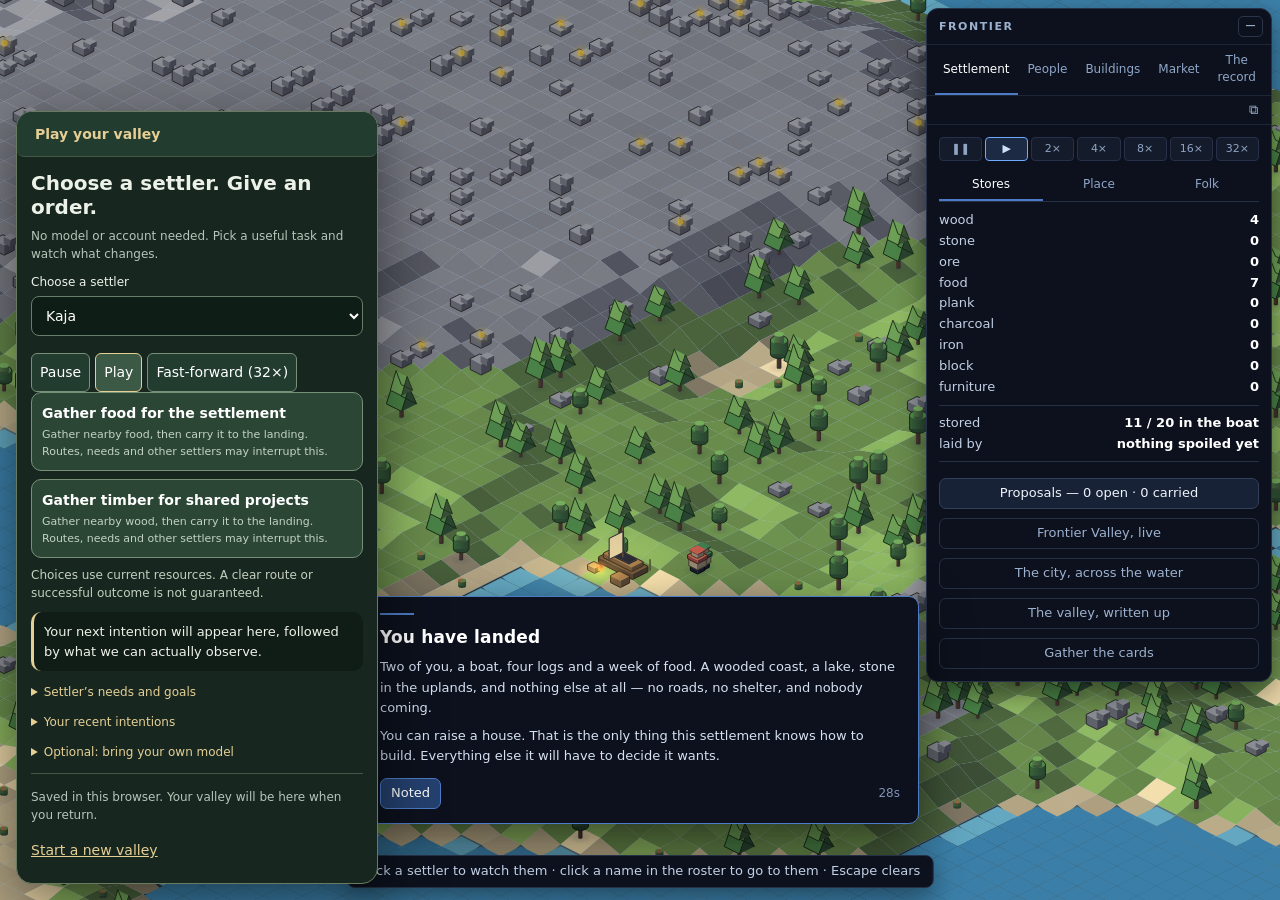
==== index.html @ 1f7e77f4 "Frontier valley: tonight's four cuts, aired 2026-11-18T04:00:00Z" ====
<!doctype html>
<link rel="modulepreload" crossorigin href="./assets/sun-DeaalTRW.js">
<link rel="stylesheet" crossorigin href="./assets/valley-QWIEAXAm.css">

<meta charset="utf-8">
  <!-- An icon declared in the page, so the browser asks the mast for no /favicon.ico it does not have.
       Both masts answered 404 for it on 2 Sep 2026, found by check-viewer the first time it ran. -->
  <link rel="icon" href="data:image/svg+xml,%3Csvg xmlns=%27http://www.w3.org/2000/svg%27 viewBox=%270 0 16 16%27%3E%3Crect width=%2716%27 height=%2716%27 fill=%27%231d3a4a%27/%3E%3Cpath d=%27M0 11h16v5H0z%27 fill=%27%23c9a55a%27/%3E%3Cpath d=%27M4 11l4-6 4 6z%27 fill=%27%23e4e8e2%27/%3E%3C/svg%3E">
<meta name="viewport" content="width=device-width,initial-scale=1,viewport-fit=cover">
<title>Frontier</title>
<style>
  html, body { margin: 0; height: 100%; background: #070a12; overscroll-behavior: none; }
  #app { position: fixed; inset: 0; }
  canvas { display: block; width: 100%; height: 100%; }

  /* The HUD's colours are anchored, not palette-derived: contrast must not depend on the hour. */
  .hud {
    position: fixed; inset: 0;
    font: 13px/1.45 ui-sans-serif, "Segoe UI", system-ui, sans-serif;
    color: #eef3fb;
    -webkit-font-smoothing: antialiased;
  }
  .card {
    position: absolute;
    background: #0c111d;
    border: 1px solid #263148;
    border-radius: 10px;
    box-shadow: 0 10px 28px rgba(0,0,0,.45);
    padding: 10px 12px;
  }
  .stock { top: 12px; left: 12px; width: 268px; }
  .stock h1 { margin: 0 0 6px; font-size: 12px; letter-spacing: .14em; text-transform: uppercase; color: #8fa6c8; font-weight: 600; }

  /* The dashboard: one window, major tabs across the top, subtabs under the open one, every
     card behind a tab. Drag its grip to move the whole thing; ⧉ breaks the open card off into
     the floating window it always was; double-click a floating card's grip to put it back. */
  .dash { position: absolute; top: 8px; right: 8px; width: 344px; max-height: calc(100vh - 16px);
          display: flex; flex-direction: column;
          background: #0c111d; border: 1px solid #263148; border-radius: 12px;
          box-shadow: 0 10px 28px rgba(0,0,0,.45); }
  .dash-head { border-radius: 12px 12px 0 0; }
  .dash.is-dragging { box-shadow: 0 18px 44px rgba(0,0,0,.6); border-color: #4d7ac4; }
  .dash.is-folded { width: auto; min-width: 190px; }
  .dash.is-folded .dash-tabs, .dash.is-folded .dash-sub, .dash.is-folded .dash-body { display: none; }
  .dash.is-folded .dash-head { border-bottom: none; }
  .dash-tabs { display: flex; gap: 2px; padding: 2px 8px 0; border-bottom: 1px solid #1d2637;
               flex: none; }
  .dash-sub { display: flex; align-items: center; gap: 2px; padding: 1px 6px 0;
              border-bottom: 1px solid #1d2637; flex: none; min-height: 27px; }
  .dash-sub .tab { font-size: 11px; padding: 4px 7px 5px; }
  .dash-sub .tab.is-off { opacity: .45; }
  .dash-pop { margin-left: auto; flex: none; font: 13px/1 ui-monospace, monospace; color: #9db1cf;
              background: transparent; border: none; border-radius: 5px; padding: 3px 7px 4px;
              cursor: pointer; }
  .dash-pop:hover { color: #fff; background: #1b2436; }
  .dash-body { overflow-y: auto; overscroll-behavior: contain; scrollbar-width: thin;
               scrollbar-color: #33405c transparent; }
  .dash-pane { display: none; }
  .dash-pane.on { display: block; }
  .dash-note { display: none; margin: 0; padding: 14px 12px; color: #8fa6c8; font-size: 12px; }
  .dash-pane.is-quiet .dash-note { display: block; }
  /* Behind its tab, a card is content rather than a window: no chrome, no grip of its own. */
  .card.is-docked { position: relative; inset: auto; width: auto; transform: none; flex: none;
                    border: none; border-radius: 0; box-shadow: none; background: transparent; }
  .card.is-docked > .card-head { display: none; }
  /* The stream colours live on the card titles, which are hidden behind tabs — so the subtabs
     carry them instead, and the four streams stay tellable at a glance. */
  .dash-sub .sub-feed-help.on  { color: #9de8b6; }
  .dash-sub .sub-feed-agent.on { color: #9ecbff; }
  .dash-sub .sub-feed-wish.on  { color: #dcb8ff; }
  .dash-sub .sub-feed-you.on   { color: #ffd08a; }

  /* a card you can move and fold */
  .card { padding: 0; }
  .card-head { display: flex; align-items: center; justify-content: space-between; gap: 8px;
               padding: 7px 8px 7px 12px; cursor: grab; touch-action: none;
               border-bottom: 1px solid #1d2637; user-select: none; }
  .card.is-dragging .card-head { cursor: grabbing; }
  .card.is-dragging { box-shadow: 0 18px 44px rgba(0,0,0,.6); border-color: #4d7ac4; }
  .card-title { font-size: 11px; letter-spacing: .14em; text-transform: uppercase;
                color: #9db1cf; font-weight: 600; }
  .card-fold { font: 15px/1 ui-monospace, monospace; color: #9db1cf; background: transparent;
               border: 1px solid #2a3549; border-radius: 5px; padding: 1px 7px 3px; cursor: pointer; }
  .card-fold:hover { color: #fff; background: #1b2436; }
  .card-body { padding: 10px 12px 12px; }
  .card.is-folded { width: auto; min-width: 168px; }
  .card.is-folded .card-body { display: none; }
  .card.is-folded .card-head { border-bottom: none; }
  button.quiet { background: transparent; border-color: #263148; color: #9db1cf; }
  .row { display: flex; justify-content: space-between; gap: 14px; padding: 1px 0; }
  .row b { font-weight: 600; font-variant-numeric: tabular-nums; color: #ffffff; }
  .row span { color: #c2d0e6; }
  .sep { height: 1px; background: #263148; margin: 7px 0; }

  /* paging between settlements */
  .towns { display: flex; align-items: center; gap: 8px; margin: 9px 0 2px;
           border-top: 1px solid #263148; padding-top: 9px; }
  .towns .town-name { flex: 1 1 auto; color: #fff; font-weight: 600; }
  .towns .town-count { font-style: normal; color: #8fa6c8; font-size: 11px; }
  button.pager { padding: 1px 9px 3px; font: 15px/1 ui-monospace, monospace; color: #cbd8ec; }
  .town-why { margin: 0 0 2px; color: #8fa6c8; font-size: 12px; line-height: 1.4; }

  /* Three questions, one card. The tab strip itself is the settler card's — same `.tabs` and
     `button.tab` rules further down, so the two cards look like the same product rather than
     two people's idea of a tab. Only what is different about this one is here: three tabs
     sharing a narrower card, and panes that are short lists rather than a long record, so they
     size to their contents instead of scrolling inside 22vh. */
  .stock .tabs button { flex: 1 1 0; padding-left: 2px; padding-right: 2px; }
  .stock .pane { display: none; max-height: none; overflow: visible; }
  .stock .pane.on { display: block; }

  .market { top: 12px; left: 50%; transform: translateX(-50%); width: 224px; }
  .market .row b { min-width: 34px; text-align: right; }
  .market .no-coin { opacity: .4; }
  .nocoin { margin: 8px 0 0; color: #8fa6c8; font-size: 12px; line-height: 1.4; }
  .market .trend { font-style: normal; font-size: 10px; margin-left: auto; margin-right: 6px; }
  .market .trend.up { color: #6fd39a; }
  .market .trend.down { color: #ff8f7a; }

  .feed { top: 12px; right: 12px; width: 320px; }
  /* Five streams, five windows, laid out down the right so they do not open in a pile. Each is
     draggable and remembers where it was put; these are only the first positions. */
  .feed-help  { top: 12px;  right: 344px; width: 300px; }
  .feed-you   { top: 240px; right: 344px; width: 300px; }
  .feed-wish  { top: 240px; right: 12px;  width: 320px; }
  .feed-agent { top: 468px; right: 344px; width: 300px; }
  .feed-help .card-title  { color: #9de8b6; }
  .feed-agent .card-title { color: #9ecbff; }
  .feed-wish .card-title  { color: #dcb8ff; }
  .feed-you .card-title   { color: #ffd08a; }
  .feed p.you { color: #ffd08a; }
  .feed p { margin: 0 0 4px; color: #d6e1f2; }
  .feed p .who { color: #ffd08a; font-weight: 600; }
  .feed p { position: relative; padding-left: 10px; }
  .feed p.stale { opacity: .78; }
  .feed p .heat { position: absolute; left: 0; top: 3px; bottom: 3px; width: 3px;
                  border-radius: 2px; background: #3a4a68; }
  .feed p .heat.h2 { background: #55719e; }
  .feed p .heat.h3 { background: #7f9ed0; }
  .feed p .heat.h4 { background: #ffd08a; }
  .feed p .again { font-style: normal; color: #8fa6c8; font-size: 11px; margin-left: 6px;
                   background: #1b2436; border-radius: 8px; padding: 1px 6px; }
  .feed p.help { color: #9de8b6; }
  .feed p.agent { color: #9ecbff; }
  .feed p.wish { color: #dcb8ff; }

  .who-card { left: 12px; bottom: 12px; width: 328px;
              max-height: 44vh;
              scrollbar-width: thin; scrollbar-color: #33405c #0c111d; }
  .who-card .card-body { max-height: calc(44vh - 46px); overflow-y: auto; overscroll-behavior: contain;
                          scrollbar-width: thin; scrollbar-color: #33405c #0c111d; }
  .who-card h2 { margin: 0 0 2px; font-size: 15px; color: #ffffff; }
  .who-card .role { margin: 0 0 8px; color: #9fb3d1; font-size: 12px; }
  .who-card .doing { margin: 0 0 8px; color: #ffe1b0; }
  .bars { display: grid; grid-template-columns: 62px 1fr; gap: 4px 8px; align-items: center; margin-bottom: 9px; }
  .bars .barrow { display: contents; }
  .clock { display: flex; gap: 3px; margin: 2px 0 6px; }
  .clock .tick { flex: 1; padding: 3px 0; border-radius: 4px; border: 1px solid #263149;
    background: #141b2a; color: #8fa4c4; font: inherit; font-size: 11px; cursor: pointer; }
  .clock .tick:hover { border-color: #46628f; color: #cfe0fb; }
  .clock .tick.on { border-color: #6ea8ff; background: #1d2a44; color: #cfe0fb; }
  /* The column names. Quiet, because they are furniture rather than news. */
  .market .mkhead { color: #7d90ad; font-size: 10px; text-transform: uppercase; letter-spacing: 0.06em;
    border-bottom: 1px solid #263149; padding-bottom: 2px; margin-bottom: 2px; }
  .market .mkhead em, .market .mkhead b { font: inherit; font-weight: normal; color: inherit; }
  /* Which way demand is going, beside what it is worth. Same shape as the price arrow and a
     shade quieter, because it is the reading the settlement takes rather than a price paid. */
  .market .pull { font-style: normal; font-size: 10px; margin-left: 5px; margin-right: 2px; opacity: 0.85; }
  .market .pull.up { color: #ffb54d; }
  .market .pull.down { color: #7fa8d8; }
  .worth { font-style: normal; font-size: 11px; color: #8fa4c4; text-align: right; }
  .worth.short { color: #ffb54d; }
  .worth.glut { color: #6f8098; }
  /* Two columns. One per row wasted half the card's width and made a settlement of a dozen
     into a list you had to scroll. */
  .folk { display: grid; grid-template-columns: 1fr 1fr; gap: 3px; }
  /* Fixed geometry. The task label changes every few seconds and the name does not, so the chip
     is sized once and the label is clipped inside it — otherwise the row reflows and jumps about
     under the cursor every time somebody switches errand. */
  .folk .who { display: grid; grid-template-columns: 1fr 44px; gap: 5px; min-width: 0; align-items: baseline;
    padding: 3px 6px; border-radius: 4px; text-align: left;
    border: 1px solid #263149; background: #141b2a; color: #cfe0fb; font: inherit; font-size: 11px; cursor: pointer; }
  .folk .who span, .folk .who em { overflow: hidden; text-overflow: ellipsis; white-space: nowrap; }
  .folk .who:hover { border-color: #46628f; background: #1a2334; }
  .folk .who.on { border-color: #6ea8ff; background: #1d2a44; }
  .folk .who em { font-style: normal; color: #7d90ad; font-size: 10px; }
    /* A letter from whoever keeps this settler, set apart from what they then did. */
    .told { border-left: 2px solid currentColor; padding-left: .5em; opacity: .95; }
  .quiet-note { color: #6f8098; font-size: 11px; margin: 4px 0 0; }
  .craft { display: grid; gap: 6px; margin: 6px 0 8px; }
  .craft-head { display: flex; justify-content: space-between; align-items: baseline; }
  .craft-head i { font-style: normal; color: #cfe0fb; font-size: 12px; }
  .craft-head em { font-style: normal; color: #8fa4c4; font-size: 11px; }
  .craft-items { color: #7d90ad; font-size: 10px; }
  .craft-row.is-trade .craft-head i { color: #6ea8ff; }
  .bar.good u { background: #8ad48a; }
  .rank { display: grid; grid-template-columns: 22px 1fr auto; gap: 8px; align-items: baseline;
    padding: 3px 0; border-bottom: 1px solid #1b2436; }
  .rank i { font-style: normal; color: #6ea8ff; text-align: right; font-size: 11px; }
  .rank span { color: #cfe0fb; font-size: 12px; }
  .rank em { font-style: normal; color: #7d90ad; font-size: 10px; white-space: nowrap; }
  .ballot { display: grid; grid-template-columns: 70px 1fr; gap: 8px; padding: 2px 0; }
  .ballot i { font-style: normal; color: #8fa4c4; font-size: 11px; }
  .ballot span { color: #b8cbe8; font-size: 11px; }
  button.wide.quiet.on { border-color: #6ea8ff; color: #cfe0fb; }
  .bars i { font-style: normal; color: #a8b9d4; font-size: 12px; }
  .bar { height: 7px; border-radius: 4px; background: #1b2436; overflow: hidden; }
  .bar u { display: block; height: 100%; background: #6ea8ff; }
  .bar.warm u { background: #ffb54d; }
  .bar.good u { background: #6fd39a; }
  .bar.cheer u { background: #ffd76a; }
  .bar.cheer.low u { background: #ff8f7a; }
  .acts { display: flex; flex-wrap: wrap; gap: 6px; }
  button {
    font: inherit; color: #eef3fb; background: #182236; border: 1px solid #33405c;
    border-radius: 7px; padding: 5px 10px; cursor: pointer;
  }
  button:hover { background: #22304a; border-color: #4a5c80; }
  button[disabled] { opacity: .45; cursor: default; }
  button.hot { background: #24406e; border-color: #4d7ac4; color: #ffffff; }
  button.wide { width: 100%; margin-top: 9px; }
  .row b.lit { color: #9ecbff; }

  .building-card { right: 12px; bottom: 210px; width: 300px; }
  .building-card h2 { margin: 0 0 2px; font-size: 15px; color: #fff; text-transform: capitalize; }
  .uses { margin: 8px 0 6px; }
  /* The rung a settler is on, under the goal it serves. */
  .goal em.first { display: block; font-style: normal; color: #ffb08a; font-size: 11px; margin: 1px 0 2px; }

  .use { display: grid; grid-template-columns: 96px 1fr; gap: 6px; margin-bottom: 3px; }
  .use i { font-style: normal; color: #8fa6c8; font-size: 12px; }
  .use span { color: #dbe6f6; }
  .bar.good.low u { background: #ff8f7a; }

  /* Every building at once. A workshop that has never been used gets the warning ink, because
     that is the row this list exists to make impossible to miss. */
  /* It had a width and no corner to hang from, so it opened at 0,0 underneath the settlement
     card and was, for the whole of its life, a window on top of which another window sat. */
  .works { top: 468px; right: 12px; width: 320px; }
  .works-list { display: flex; flex-direction: column; gap: 2px; max-height: 220px; overflow-y: auto;
                overscroll-behavior: contain; scrollbar-width: thin; }
  .work-row { display: grid; grid-template-columns: 74px 1fr auto; gap: 8px; align-items: baseline;
              padding: 2px 0; border-bottom: 1px solid #1a2436; }
  .work-row:last-child { border-bottom: 0; }
  .work-row i { font-style: normal; color: #8fa6c8; font-size: 12px; }
  .work-who { color: #dbe6f6; font-size: 12px; overflow: hidden; text-overflow: ellipsis; white-space: nowrap; }
  .work-made { font-style: normal; color: #7f93b2; font-size: 11px; white-space: nowrap; }
  .work-row.is-quiet i { color: #ffb08a; }
  .work-row.is-quiet .work-made { color: #ff8f7a; }

  .waiting { right: 12px; bottom: 12px; width: 356px; border-color: #4d7ac4; }
  .waiting h1 { margin: 0 0 5px; font-size: 12px; color: #9ecbff; font-weight: 600; }
  .waiting code { display: block; background: #060a14; border: 1px solid #22304a; border-radius: 6px;
                  padding: 5px 7px; margin: 5px 0; color: #d8e6ff; font-size: 12px; word-break: break-all; }
  .waiting p { margin: 0; color: #c2d0e6; }

  /* scrollable history, in the cards and in the panel */
  .scroll { overflow-y: auto; overscroll-behavior: contain; scrollbar-width: thin;
            scrollbar-color: #33405c #0c111d; max-height: 34vh; padding-right: 4px; }
  .scroll.short { max-height: 118px; }
  .scroll::-webkit-scrollbar { width: 8px; }
  .scroll::-webkit-scrollbar-thumb { background: #33405c; border-radius: 4px; }
  /* No clipping here any more: the card renders exactly what it shows, so every text node in
     it is painted where it says it is. */
  .feed .scroll { max-height: none; overflow: visible; padding-right: 0; }
  .feed .scroll p { margin: 0 0 4px; }
  .tabs { display: flex; gap: 4px; margin: 10px 0 8px; border-bottom: 1px solid #263148; }
  button.tab { border: none; background: transparent; border-radius: 0; padding: 5px 8px 6px;
               color: #8fa6c8; font-size: 12px; border-bottom: 2px solid transparent; }
  button.tab:hover { color: #dbe6f6; background: transparent; }
  button.tab.on { color: #fff; border-bottom-color: #4d7ac4; }
  .pane { max-height: 22vh; overflow-y: auto; overscroll-behavior: contain;
          scrollbar-width: thin; scrollbar-color: #33405c #0c111d; }
  .pane h4 { margin: 8px 0 4px; font-size: 11px; letter-spacing: .12em; text-transform: uppercase;
             color: #8fa6c8; font-weight: 600; }
  .pane pre.filed { white-space: pre-wrap; word-break: break-word; font-size: 10.5px; line-height: 1.35;
                    margin: 0 0 8px; padding: 6px; background: #0c111d; border-radius: 4px; }
  .pane h4:first-child { margin-top: 0; }
  .quiet-note { margin: 0; color: #8fa6c8; }
  .bloc { margin: 0 0 3px; color: #c9d6ea; }
  .bloc b { color: #fff; }
  .bloc em { font-style: normal; color: #8fa6c8; font-size: 11px; }
  .bloc.same b { color: #9de8b6; }
  .bloc.other b { color: #ffb2a8; }
  .vote { margin: 0 0 3px; color: #c9d6ea; }
  .vote em { font-style: normal; color: #7f93b4; font-size: 11px; }
  .vote q { display: block; color: #9fb3d1; font-style: italic; margin-left: 10px; }
  .vote.against { color: #e8c4bd; }
  .who-card h3 { margin: 10px 0 5px; font-size: 11px; letter-spacing: .12em; text-transform: uppercase;
                 color: #8fa6c8; font-weight: 600; }
  .who-card .scroll p { margin: 0 0 3px; color: #c9d6ea; }
  .who-card .scroll em { color: #a3b7d4; font-style: normal; }
  .goals { margin-bottom: 4px; }
  .goal { display: grid; grid-template-columns: 62px 1fr; gap: 4px 8px; align-items: start; margin-bottom: 6px; }
  .goal i { font-style: normal; color: #8fa6c8; font-size: 11px; letter-spacing: .06em; padding-top: 1px; }
  .goal span { display: block; color: #dbe6f6; margin-bottom: 3px; }
  .goal .bar { height: 5px; }
  .goal.short u { background: #6fd39a; }
  .goal.medium u { background: #ffb54d; }
  .goal.long u { background: #b98cff; }
  .bonds { margin: 0 0 6px; color: #9de8b6; font-size: 12px; }
  .bonds.has-rival { color: #ffb2a8; }

  /* the wishes panel */
  .lattice-panel { position: fixed; left: 50%; top: 50%; transform: translate(-50%, -50%);
                   width: min(760px, 92vw); max-height: 86vh; overflow: hidden;
                   display: flex; flex-direction: column;
                   background: #0c111d; border: 1px solid #33405c; border-radius: 12px;
                   box-shadow: 0 24px 60px rgba(0,0,0,.6); padding: 16px 18px;
                   font: 13px/1.5 ui-sans-serif, "Segoe UI", system-ui, sans-serif; color: #eef3fb; }
  .lattice-panel h1 { margin: 0 0 4px; font-size: 16px; color: #fff; }
  .lattice-panel h3 { margin: 14px 0 6px; font-size: 11px; letter-spacing: .12em;
                      text-transform: uppercase; color: #8fa6c8; }
  .lead { margin: 0 0 10px; color: #b8c8e0; }
  .panel-body { overflow-y: auto; overscroll-behavior: contain; flex: 1 1 auto; min-height: 0;
                 scrollbar-width: thin; scrollbar-color: #33405c #0c111d; padding-right: 4px; }
  .panel-body::-webkit-scrollbar { width: 8px; }
  .panel-body::-webkit-scrollbar-thumb { background: #33405c; border-radius: 4px; }
  .wish { padding: 8px 6px; border-top: 1px solid #1d2637; }
  .wish-main { display: flex; gap: 10px; align-items: flex-start; cursor: pointer; }
  .wish:hover { background: #111a2b; }
  .wish.is-carried b { color: #9de8b6; }
  .wish em.built { color: #7fd8ff; }
  .wish input.tick { margin-top: 3px; width: 16px; height: 16px; accent-color: #4d7ac4; cursor: pointer; }
  .wish b { display: block; color: #fff; font-weight: 600; }
  .wish q { display: block; color: #c2d0e6; font-style: italic; margin: 2px 0; }
  .wish i { color: #8fa6c8; font-style: normal; font-size: 12px; }
  .wish em { display: inline-block; margin-left: 8px; font-style: normal; font-size: 12px; color: #ffd08a; }
  .wish em.won { color: #9de8b6; }
  .empty { color: #8fa6c8; padding: 10px 0; }
  /* A control a recording cannot honour. Dimmed, but still a pointer: it does do something. */
  .replay-off { opacity: 0.45; }
  .replay-off:hover { opacity: 0.7; }
  .sends { display: flex; flex-wrap: wrap; gap: 6px; align-items: center;
           margin: 6px 0 0 26px; }
  .wish .send { display: inline-block; background: #16203a; color: #b8c8e0; text-decoration: none;
                border: 1px solid #33405c; border-radius: 6px; padding: 3px 9px; font-size: 11px;
                cursor: pointer; font-family: inherit; line-height: 1.5; }
  .wish .send:hover { background: #1e2c4d; color: #fff; border-color: #4d7ac4; }
  .wish em.sent { color: #9de8b6; font-style: normal; font-size: 11px; margin-left: 2px; }
  .vote { margin-top: 6px; }
  .rounds, .ballots { margin: 0; padding-left: 18px; color: #c9d6ea; }
  .rounds li, .ballots li { margin-bottom: 3px; }
  .rounds em.won, .outcome b { color: #9de8b6; font-style: normal; }
  .outcome b.struck { color: #ffb2a8; }
  .ballots q { color: #b8c8e0; font-style: italic; margin-left: 6px; }
  .panel-acts { margin-top: 14px; }

  /* the day you file when nobody is answering */
  .filed { width: 100%; box-sizing: border-box; resize: vertical; min-height: 150px;
           background: #070b14; color: #dbe6f7; border: 1px solid #33405c; border-radius: 8px;
           padding: 9px 10px; font: 12px/1.5 ui-monospace, "Cascadia Mono", Consolas, monospace;
           tab-size: 2; }
  .filed:focus { outline: none; border-color: #4d7ac4; box-shadow: 0 0 0 2px rgba(77,122,196,.25); }
  .filed::placeholder { color: #5b6d8c; }
  .file-row { display: flex; flex-wrap: wrap; gap: 8px; align-items: center; margin-top: 9px; }
  .file-row label { color: #8fa6c8; font-size: 11px; letter-spacing: .12em; text-transform: uppercase; }
  .file-row .who { background: #0c111d; color: #eef3fb; border: 1px solid #33405c;
                   border-radius: 6px; padding: 4px 7px; font: inherit; font-size: 12px; }
  .verdict { margin: 10px 0 0; color: #ffd08a; min-height: 1.5em; }
  /* Where the day comes from: the brief for any model, and a wire to one with an address. */
  .wire-head { margin: 16px 0 4px; padding-top: 12px; border-top: 1px solid #1d2637; }
  .wire-grid { display: grid; grid-template-columns: 5.5rem 1fr; gap: 7px 10px; align-items: center;
               margin-top: 9px; }
  .wire-grid label { color: #8fa6c8; font-size: 11px; letter-spacing: .12em; text-transform: uppercase; }
  .wire-grid .who { width: 100%; box-sizing: border-box; }
  input.wire { width: 100%; box-sizing: border-box; background: #070b14; color: #dbe6f7;
               border: 1px solid #33405c; border-radius: 6px; padding: 5px 8px;
               font: 12px/1.5 ui-monospace, "Cascadia Mono", Consolas, monospace; }
  input.wire:focus { outline: none; border-color: #4d7ac4; box-shadow: 0 0 0 2px rgba(77,122,196,.25); }
  input.wire::placeholder { color: #5b6d8c; }
  .help { margin-top: 12px; border-top: 1px solid #1d2637; padding-top: 4px; color: #b8c8e0; }
  .help h3 { margin: 10px 0 6px; }
  .help p { margin: 0 0 7px; }
  .help b { color: #cfe0fb; font-family: ui-monospace, "Cascadia Mono", Consolas, monospace;
            font-weight: 600; font-size: 12px; }

  /* the whole story */
  .story { max-height: 62vh; }
  .story .chapter { border-left: 2px solid #4d7ac4; padding: 2px 0 2px 12px; margin: 0 0 14px; }
  .story .chapter h3 { margin: 0; font-size: 14px; text-transform: none; letter-spacing: 0;
                       color: #fff; }
  .story .chapter em { font-style: normal; color: #7f93b4; font-size: 11px; }
  .story .chapter p { margin: 6px 0 0; color: #d6e1f2; line-height: 1.5; }
  .story .entries-head { margin-top: 18px; }
  .story .entry { margin: 0 0 3px; color: #c2d0e6; }
  .story .entry em { font-style: normal; color: #6f829f; font-size: 11px; }
  .story .entry.help { color: #9de8b6; }
  .story .entry.agent { color: #9ecbff; }
  .story .entry.wish { color: #dcb8ff; }
  .story .entry.you { color: #ffd08a; }
  .story .entry .again { color: #8fa6c8; font-size: 11px; margin-left: 6px; }

  /* the chronicle */
  .beat { left: 50%; bottom: 76px; transform: translateX(-50%); width: min(520px, 90vw);
          border-color: #4d7ac4; box-shadow: 0 20px 50px rgba(0,0,0,.6); padding: 16px 18px 14px;
          animation: beat-in .45s ease-out both; }
  @keyframes beat-in { from { opacity: 0; transform: translate(-50%, 14px); }
                       to   { opacity: 1; transform: translate(-50%, 0); } }
  .beat .beat-mark { width: 34px; height: 2px; background: #4d7ac4; margin-bottom: 10px; }
  .beat h2 { margin: 0 0 8px; font-size: 17px; color: #fff; letter-spacing: .01em; }
  .beat .beat-body p { margin: 0 0 8px; color: #d6e1f2; line-height: 1.55; }
  .beat .acts { margin-top: 12px; align-items: center; }
  .beat .beat-more { font-style: normal; color: #7f93b4; font-size: 12px; margin-left: auto; }

  .hint { position: absolute; left: 50%; transform: translateX(-50%); bottom: 12px;
          color: #c2d0e6; background: #0c111d; border: 1px solid #263148; border-radius: 8px; padding: 6px 12px; }

</style>
<div id="app"></div>
<!--
  THE PAGE IS A LOADER.

  "It needs to be possible to watch a day on the engine that ran it" — the keeper, 3 September
  2026, asking what happens on day ten when somebody opens day zero.

  An episode file is a SEED: the opening snapshot and the filed days, no frames. The viewer
  re-runs the simulation, so the day you watch is the day THE BUNDLE YOU LOADED computes, and a
  mast serves whichever bundle was deployed last. Day zero under this week's engine is not day
  zero — check-chainstate's header has the sixty-six-tile measurement of exactly that drift.

  So the page chooses its engine before loading one. The pin comes from the episode itself
  (`engine.bundle`, written by the producer from tonight), else from `engines.json` beside the
  episodes (the sidecar for the 55 files published before the producer wrote it), else nothing,
  and then the current bundle loads and the page says `data-engine="unpinned"` out loud rather
  than quietly replaying an old day on a new engine.

  This works because a mast keeps every content-hashed bundle it has ever served, and because a
  bundle imports its own chunks by relative specifier — `from "./sun-XXXX.js"` — so pinning the
  entry file name pins the whole engine.

  `assets/valley-BKBLjQ4C.js` is substituted by `enginePin()` in vite.config.ts with what rollup emitted;
  the tag below exists so vite can find the entry at all, and that same plugin strips it, or the
  page would run two engines in one tab.

  THE LOADER IS A CLASSIC SCRIPT, DELIBERATELY. Written as `<script type="module">` it was
  swallowed: vite treats every module script in an entry HTML as an input, so the loader was
  compiled INTO valley-*.js, both tags came out pointing at the same emitted file, and the page
  shipped with no scripts at all. The chooser cannot live inside the thing it chooses. Nothing
  here needs a module — no imports, no top-level await — so it is a plain inline script, which
  vite leaves alone.
-->
<script>
  const CURRENT = 'assets/valley-BKBLjQ4C.js';
  const root = document.documentElement;

  /** Put one engine on the page, and say on the page which one was asked for. */
  const load = (src, asked, pin) => {
    root.dataset.engine = asked;
    if (pin) root.dataset.pin = pin;
    const s = document.createElement('script');
    s.type = 'module';
    s.dataset.engine = asked;
    s.src = new URL(src, location.href).href;
    document.head.append(s);
  };

  /*
   * WHICH CUT IS ON AIR — the last one whose airtime has come, and null before the first.
   *
   * THIS FUNCTION IS DUPLICATED, ON PURPOSE, IN THREE OTHER PLACES: `pickCut` in `src/main.ts` and
   * `pickCut` in `tools/cuts.mjs`. It has to be here and it cannot be imported: this loader is a
   * classic script (see the note above — written as a module it is compiled INTO the bundle it is
   * choosing), so it cannot reach anything in `src/`. And it has to agree with `main.ts` exactly,
   * because this half injects a cut's PINNED ENGINE and that half loads the cut's FILE — picking
   * differently would run one cut on another cut's engine, which is the whole fault the pin
   * exists to close. Four copies of the rule, each naming the other three. Change one and
   * change all four.
   * Fourth copy: the fyi.html script generated by tools/build-fyi.mjs; change all four.
   */
  const pickCut = (cuts, now) => {
    let found = null;
    for (const c of cuts) if (Date.parse(c.aired_at) <= now) found = c;
    return found;
  };

  const episode = new URLSearchParams(location.search).get('episode');
  if (episode === null) {
    // A live valley is not a recording of anything; it runs on the engine that is deployed.
    load(CURRENT, 'unpinned', null);
  } else {
    // `no-cache` because GitHub Pages serves everything with max-age=600, and a ten-minute-stale
    // pointer would send a viewer to yesterday's programme on today's engine.
    const grab = (url) => fetch(url, { cache: 'no-cache' }).then((r) => (r.ok ? r.json() : null)).catch(() => null);
    (async () => {
      let bundle = null;
      let asked = 'unpinned';
      try {
        const base = episode.slice(0, episode.lastIndexOf('/') + 1);
        let file = await grab(episode);
        let name = episode.slice(episode.lastIndexOf('/') + 1);
        // latest.json is a pointer; the pin belongs to the programme it names, not to the pointer.
        // With four cuts a day the programme it names is the CUT WHOSE WINDOW CONTAINS NOW, and
        // never a neighbour: a cut that was not produced leaves the page unpinned on the current
        // bundle, showing the OFF AIR line main.ts writes, rather than loading the engine of a
        // programme the viewer is not watching.
        if (file !== null && Array.isArray(file.cuts) && file.cuts.length > 0) {
          const want = pickCut(file.cuts, Date.now()) ?? file.cuts[0];
          name = want.episode;
          file = await grab(base + want.episode);
        } else if (file !== null && typeof file.episode === 'string') {
          name = file.episode;
          file = await grab(base + file.episode);
        }
        if (file !== null && file.engine && typeof file.engine.bundle === 'string') {
          bundle = file.engine.bundle;
          asked = typeof file.engine.commit === 'string' ? file.engine.commit : name;
        } else {
          // The sidecar. It may not exist — a tree that has never run tools/pin-history.mjs, or
          // a mast that has not carried it yet — and a missing sidecar is unpinned, not an error.
          const side = await grab(base + 'engines.json');
          const row = side === null ? null : side[name];
          if (row && typeof row.bundle === 'string') {
            bundle = row.bundle;
            asked = typeof row.commit === 'string' ? row.commit : row.bundle.replace(/^.*\/|\.js$/g, '');
          }
        }
      } catch (err) {
        // A page that cannot read the pin still has to show the day. It says so and loads current.
        console.warn('engine pin: could not be resolved, loading the current bundle', err);
      }
      load(bundle ?? CURRENT, bundle === null ? 'unpinned' : asked, bundle);
    })();
  }
</script>
---- assets/valley-QWIEAXAm.css ----
.guide-guide{z-index:39;color:#edf2e8;background:#172720f5;border:1px solid #697a5f;border-radius:16px;width:340px;max-width:calc(100vw - 32px);font:14px/1.5 system-ui,sans-serif;position:fixed;bottom:16px;left:16px;overflow:hidden;box-shadow:0 18px 60px #0008}.guide-toggle{color:#e5cf95;text-align:left;cursor:pointer;background:#233c30;border:0;border-bottom:1px solid #455747;width:100%;padding:14px 18px;font:600 14px system-ui}.guide-body{scrollbar-color:#697a5f #172720;max-height:calc(100dvh - 220px);padding:18px;overflow:auto}.guide-body[hidden]{display:none}.guide-body h1{margin:10px 0;font:500 26px/1.15 Georgia,serif}.guide-body h2{margin:22px 0 10px;font:600 14px system-ui}.guide-body p{margin:8px 0}.guide-eyebrow{letter-spacing:1.5px;color:#dfc589;font-size:10px}.guide-muted,.guide-footnote{color:#b4c6b9}.guide-footnote{border-top:1px solid #455747;padding-top:14px;font-size:11px}.guide-body label{margin-top:18px;font-size:12px;display:block}.guide-body select{color:#fff;width:100%;font:inherit;background:#0f1d17;border:1px solid #667d69;border-radius:8px;margin:5px 0;padding:10px}.guide-link{color:#e5cf95;cursor:pointer;background:0 0;border:0;padding:8px 0;text-decoration:underline}.guide-identity{font-weight:700}.guide-needs{color:#d3dacb;font-size:12px}.guide-ambition{border-left:2px solid #d5bc7f;padding-left:10px;font-family:Georgia,serif}.guide-choices{gap:8px;display:grid}.guide-choice{text-align:left;color:#fff;cursor:pointer;font:inherit;background:#2c4636;border:1px solid #789078;border-radius:10px;gap:5px;padding:12px;display:grid}.guide-choice span{color:#c2d2c5;font-size:12px}.guide-choice:hover:not(:disabled){background:#3b5945;border-color:#e5cf95}.guide-body button:disabled{opacity:.48;cursor:not-allowed}.guide-body :focus-visible,.guide-toggle:focus-visible{outline-offset:2px;outline:3px solid #e5cf95}.guide-notice{color:#c4d0bd;font-size:12px}.guide-outcome{white-space:pre-line;background:#101c16;border-left:3px solid #e5cf95;border-radius:10px;margin:16px 0;padding:13px;font-size:13px}.guide-body details{margin:12px 0;font-size:12px}.guide-body summary{cursor:pointer;color:#e5cf95}.guide-body li{margin-bottom:8px}.guide-body ul,.guide-body ol{padding-left:20px}@media (width<=650px){.guide-guide{width:calc(100vw - 24px);max-width:calc(100vw - 24px);top:auto;bottom:12px;left:12px}.guide-body{max-height:52dvh}.guide-body h1{font-size:23px}}.guide-guide{background:#172720}.guide-guide[data-app-play]{width:360px}[data-app-play] .guide-body{max-height:calc(100dvh - 120px);padding:14px}[data-app-play] .guide-body h1{margin:0 0 8px;font:600 20px/1.2 system-ui}[data-app-play] .guide-body>p{font-size:12px}[data-app-play] .guide-body label{margin-top:10px}[data-app-play] .guide-choice{gap:3px;padding:10px}[data-app-play] .guide-choice span{font-size:11px}[data-app-play] .guide-time{flex-wrap:wrap;gap:5px;margin-top:12px;display:flex}[data-app-play] .guide-time button{color:#fff;cursor:pointer;background:#233c30;border:1px solid #789078;border-radius:6px;padding:8px}[data-app-play] .guide-time button[aria-pressed=true]{background:#3b5945;border-color:#e5cf95}[data-app-play] [data-model-options] button{text-align:left;width:100%;margin:8px 0;padding:8px;display:block}[data-app-play] .guide-outcome{margin:10px 0;padding:10px}[data-app-play] .guide-link{margin-right:10px}[data-app-play] [hidden]{display:none!important}@media (width<=650px){.guide-guide[data-app-play]{width:calc(100vw - 24px)}[data-app-play] .guide-body{max-height:58dvh}[data-app-play] .guide-toggle{padding:10px 14px}[data-app-play] .guide-body h1{font-size:18px}html[data-own-valley-play] .dash.is-folded>:not(.dash-head){display:none!important}html[data-own-valley-play] .dash.is-folded{min-width:140px;width:auto!important}}
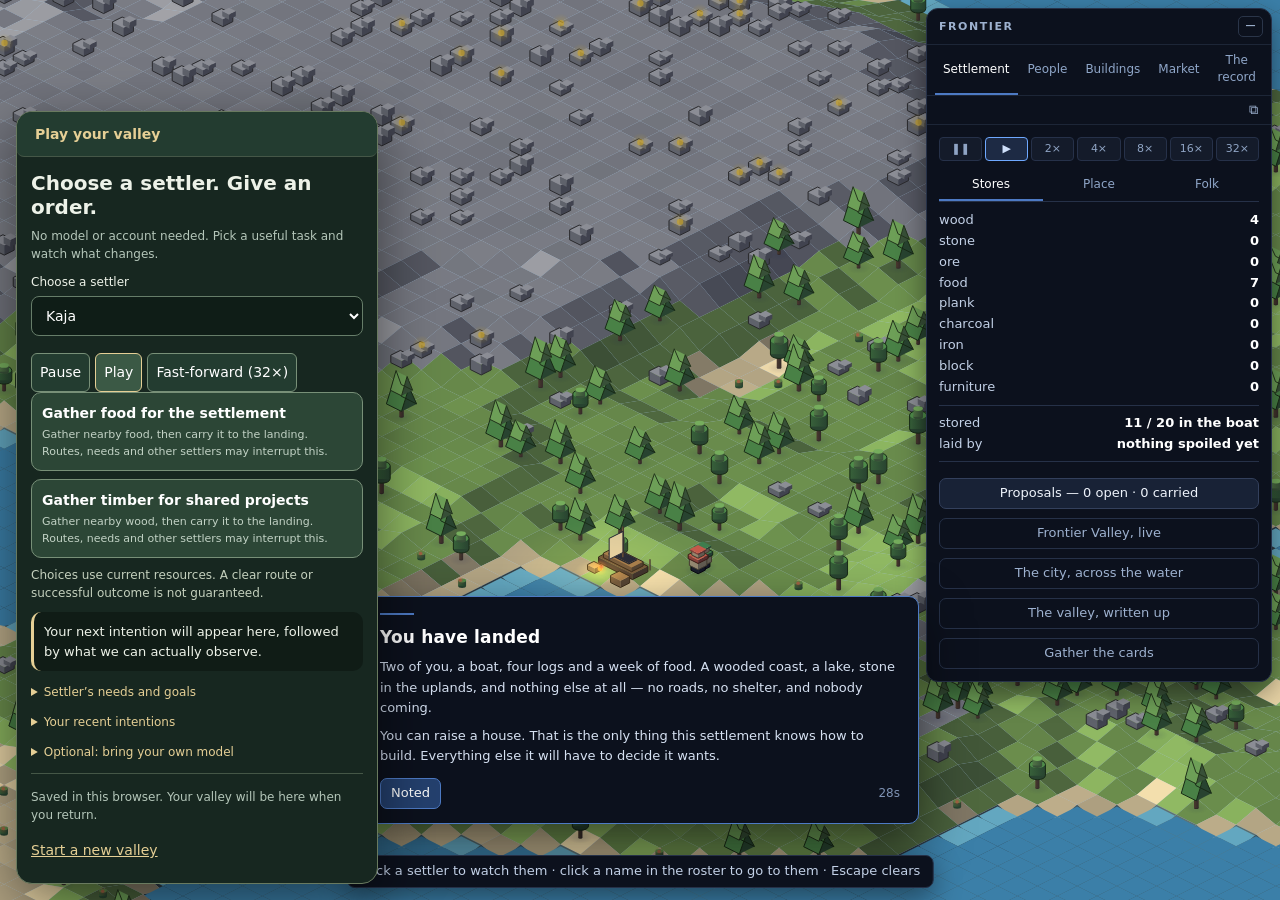
==== commit c922c101: "Frontier valley: tonight's four cuts, aired 2026-11-19T04:00:00Z" ====
--- a/index.html
+++ b/index.html
@@ -429,7 +429,7 @@
   bundle imports its own chunks by relative specifier — `from "./sun-XXXX.js"` — so pinning the
   entry file name pins the whole engine.
 
-  `assets/valley-BKBLjQ4C.js` is substituted by `enginePin()` in vite.config.ts with what rollup emitted;
+  `assets/valley-BsdjFiC6.js` is substituted by `enginePin()` in vite.config.ts with what rollup emitted;
   the tag below exists so vite can find the entry at all, and that same plugin strips it, or the
   page would run two engines in one tab.
 
@@ -442,7 +442,7 @@
 --> 
 <script>
-  const CURRENT = 'assets/valley-BKBLjQ4C.js';
+  const CURRENT = 'assets/valley-BsdjFiC6.js';
   const root = document.documentElement;
 
   /** Put one engine on the page, and say on the page which one was asked for. */
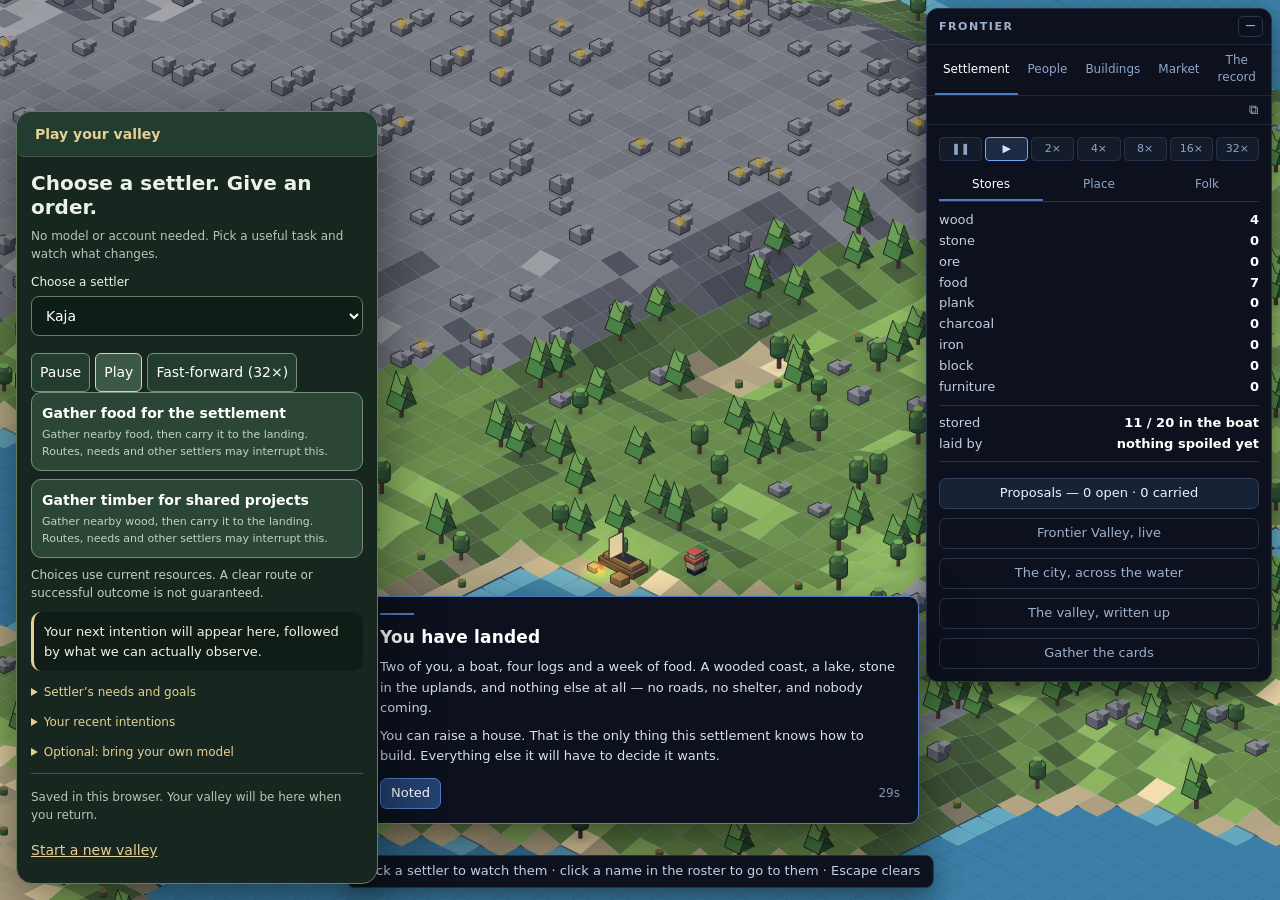
==== commit c917df4c: "Frontier valley: tonight's four cuts, aired 2026-11-20T04:00:00Z" ====
--- a/index.html
+++ b/index.html
@@ -429,7 +429,7 @@
   bundle imports its own chunks by relative specifier — `from "./sun-XXXX.js"` — so pinning the
   entry file name pins the whole engine.
 
-  `assets/valley-BsdjFiC6.js` is substituted by `enginePin()` in vite.config.ts with what rollup emitted;
+  `assets/valley-CeaCpfmp.js` is substituted by `enginePin()` in vite.config.ts with what rollup emitted;
   the tag below exists so vite can find the entry at all, and that same plugin strips it, or the
   page would run two engines in one tab.
 
@@ -442,7 +442,7 @@
 --> 
 <script>
-  const CURRENT = 'assets/valley-BsdjFiC6.js';
+  const CURRENT = 'assets/valley-CeaCpfmp.js';
   const root = document.documentElement;
 
   /** Put one engine on the page, and say on the page which one was asked for. */
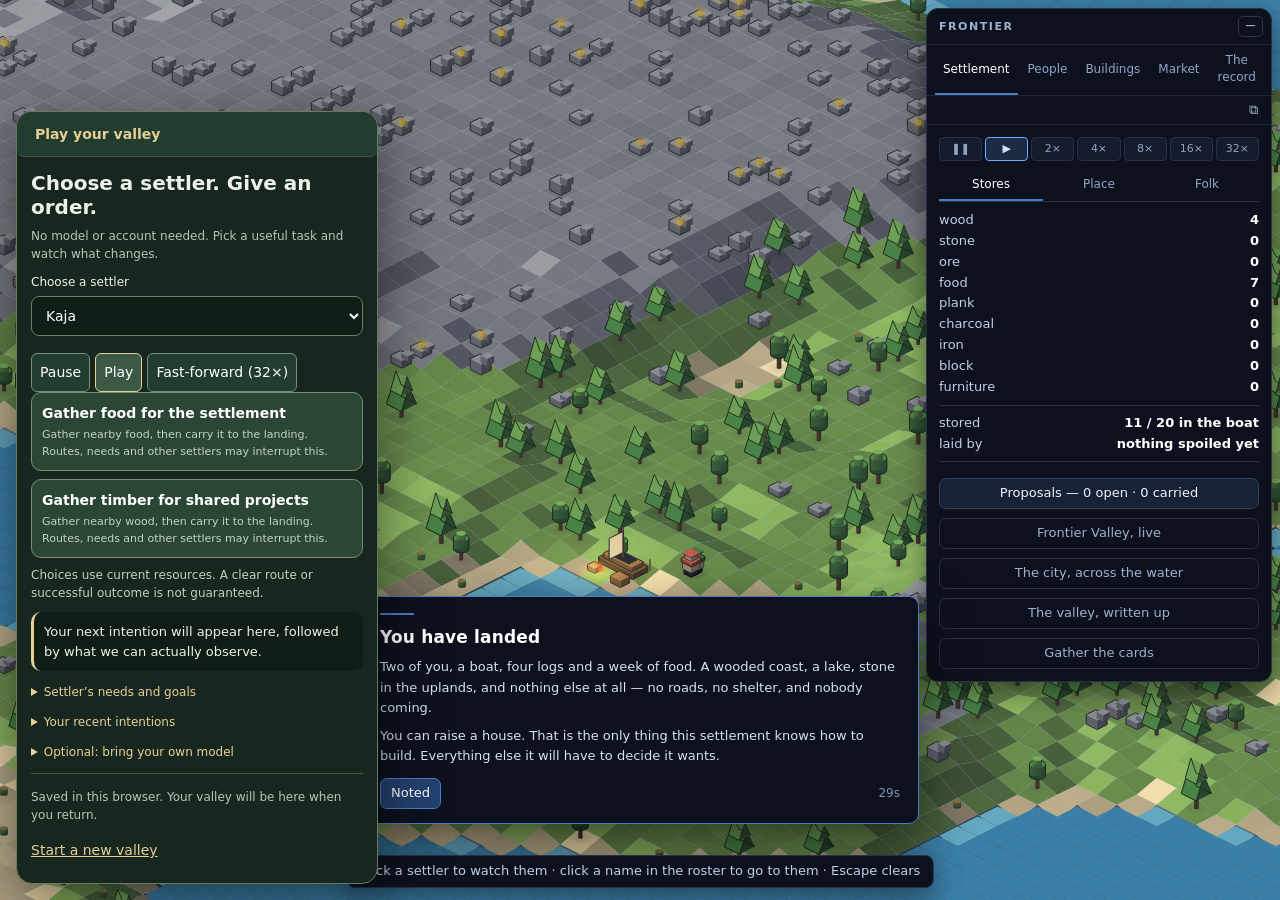
==== commit c80a08df: "Frontier valley: tonight's four cuts, aired 2026-11-21T04:00:00Z" ====
--- a/index.html
+++ b/index.html
@@ -429,7 +429,7 @@
   bundle imports its own chunks by relative specifier — `from "./sun-XXXX.js"` — so pinning the
   entry file name pins the whole engine.
 
-  `assets/valley-CeaCpfmp.js` is substituted by `enginePin()` in vite.config.ts with what rollup emitted;
+  `assets/valley-DLCgocD0.js` is substituted by `enginePin()` in vite.config.ts with what rollup emitted;
   the tag below exists so vite can find the entry at all, and that same plugin strips it, or the
   page would run two engines in one tab.
 
@@ -442,7 +442,7 @@
 --> 
 <script>
-  const CURRENT = 'assets/valley-CeaCpfmp.js';
+  const CURRENT = 'assets/valley-DLCgocD0.js';
   const root = document.documentElement;
 
   /** Put one engine on the page, and say on the page which one was asked for. */
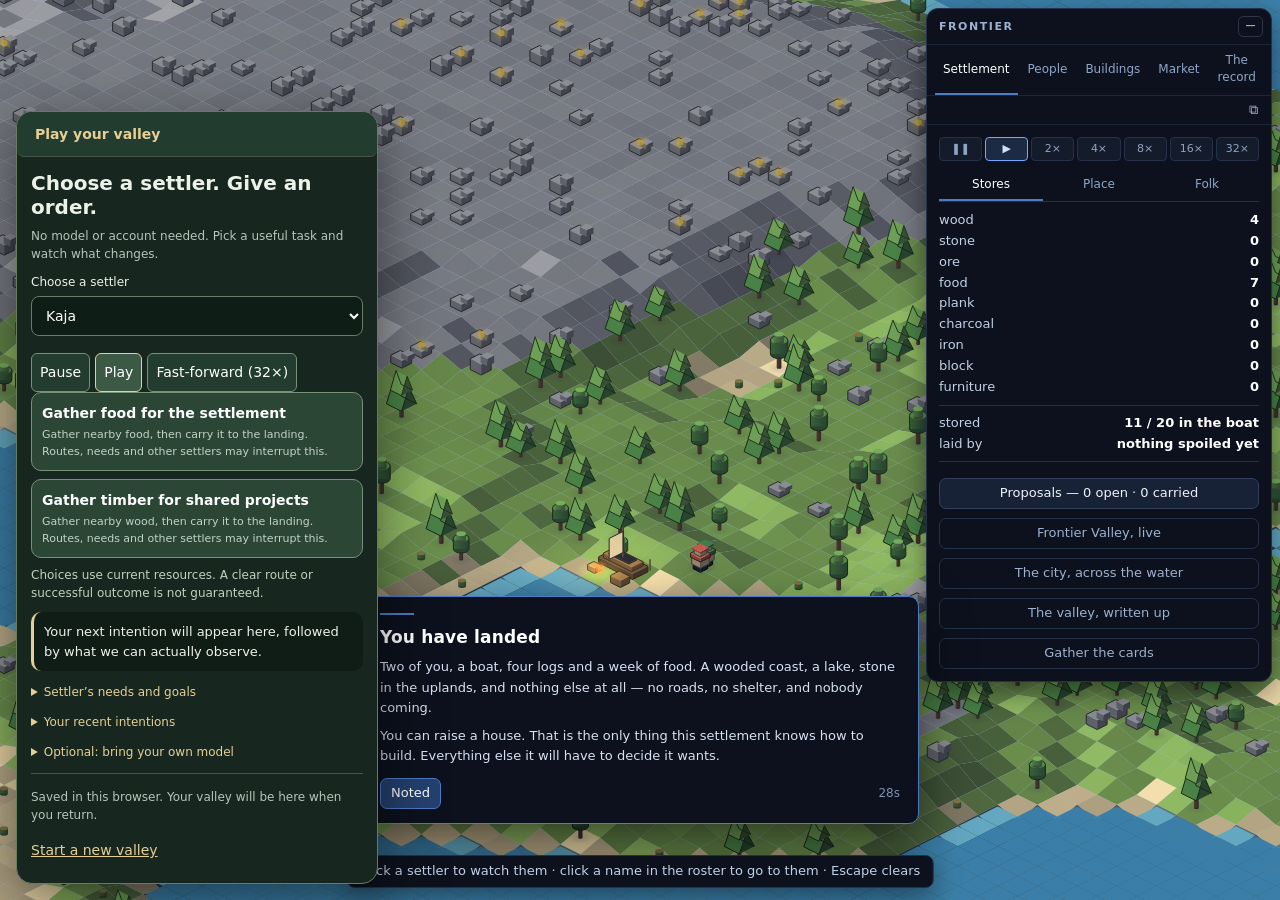
==== commit e73711a6: "Frontier valley: tonight's four cuts, aired 2026-11-22T04:00:00Z" ====
--- a/index.html
+++ b/index.html
@@ -429,7 +429,7 @@
   bundle imports its own chunks by relative specifier — `from "./sun-XXXX.js"` — so pinning the
   entry file name pins the whole engine.
 
-  `assets/valley-DLCgocD0.js` is substituted by `enginePin()` in vite.config.ts with what rollup emitted;
+  `assets/valley-cMWPNm0x.js` is substituted by `enginePin()` in vite.config.ts with what rollup emitted;
   the tag below exists so vite can find the entry at all, and that same plugin strips it, or the
   page would run two engines in one tab.
 
@@ -442,7 +442,7 @@
 --> 
 <script>
-  const CURRENT = 'assets/valley-DLCgocD0.js';
+  const CURRENT = 'assets/valley-cMWPNm0x.js';
   const root = document.documentElement;
 
   /** Put one engine on the page, and say on the page which one was asked for. */
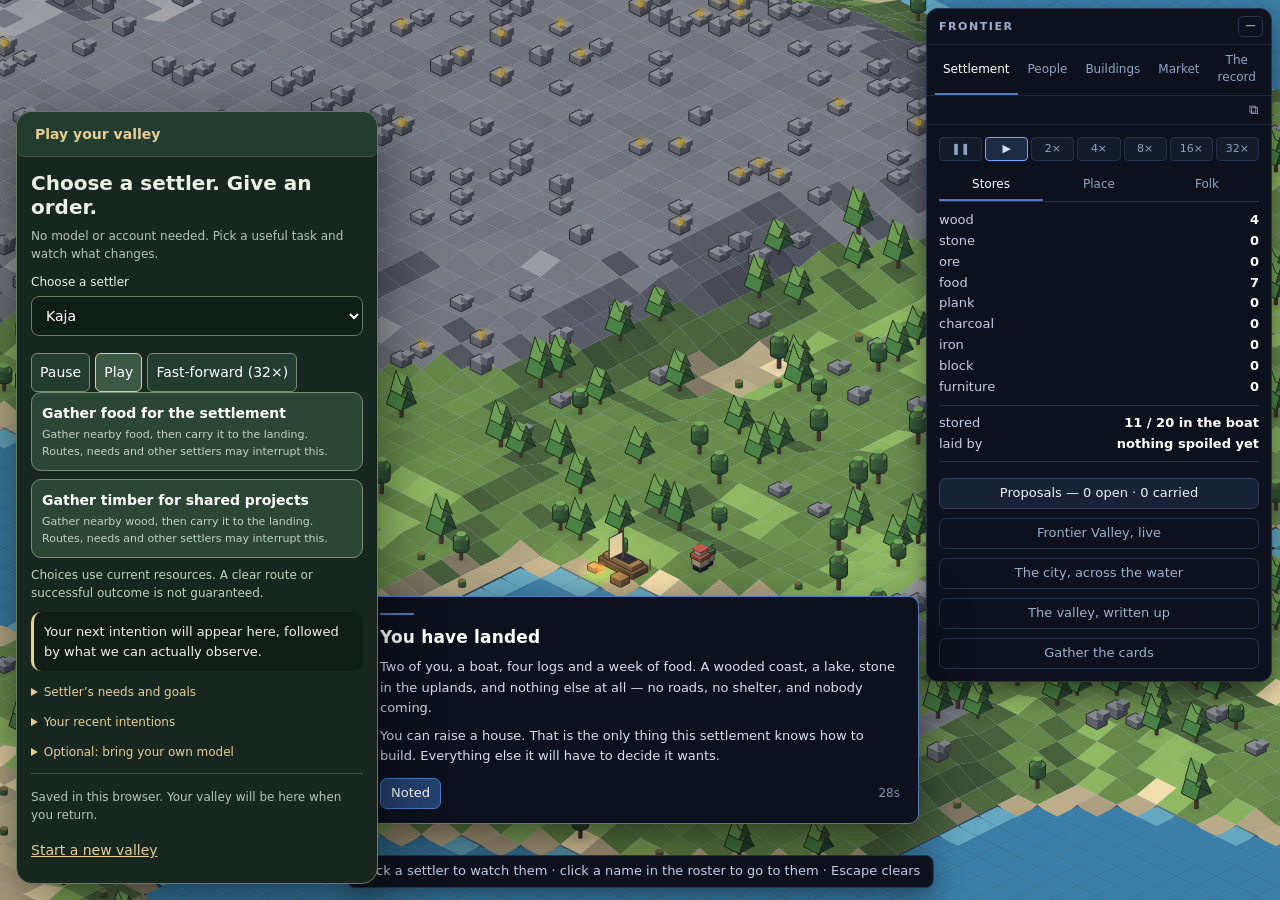
==== commit 524a2b9a: "Frontier valley: tonight's four cuts, aired 2026-11-24T04:00:00Z" ====
--- a/index.html
+++ b/index.html
@@ -429,7 +429,7 @@
   bundle imports its own chunks by relative specifier — `from "./sun-XXXX.js"` — so pinning the
   entry file name pins the whole engine.
 
-  `assets/valley-cMWPNm0x.js` is substituted by `enginePin()` in vite.config.ts with what rollup emitted;
+  `assets/valley-C1salgsd.js` is substituted by `enginePin()` in vite.config.ts with what rollup emitted;
   the tag below exists so vite can find the entry at all, and that same plugin strips it, or the
   page would run two engines in one tab.
 
@@ -442,7 +442,7 @@
 --> 
 <script>
-  const CURRENT = 'assets/valley-cMWPNm0x.js';
+  const CURRENT = 'assets/valley-C1salgsd.js';
   const root = document.documentElement;
 
   /** Put one engine on the page, and say on the page which one was asked for. */
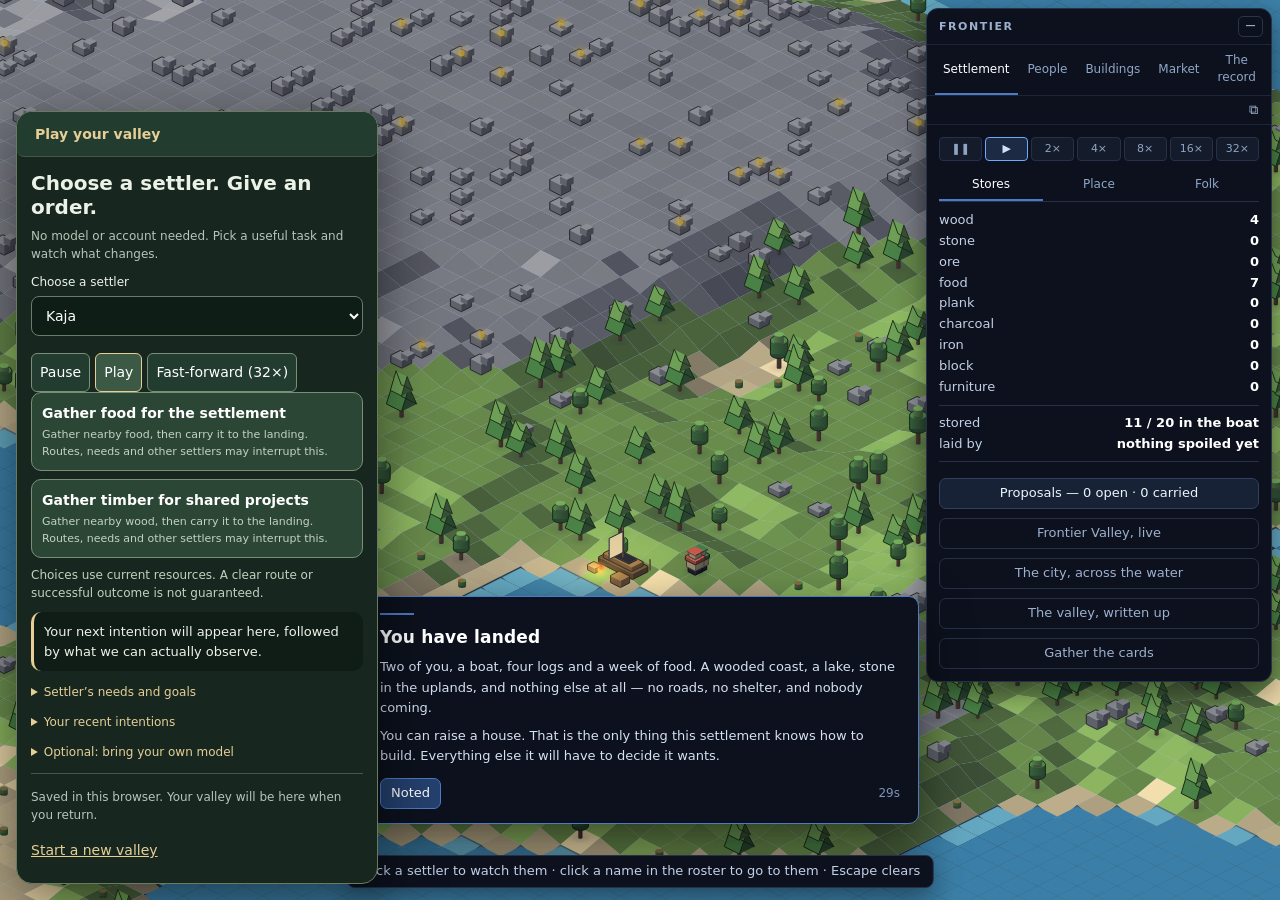
==== commit 1236b01a: "Frontier valley: tonight's four cuts, aired 2026-11-26T04:00:00Z" ====
--- a/index.html
+++ b/index.html
@@ -429,7 +429,7 @@
   bundle imports its own chunks by relative specifier — `from "./sun-XXXX.js"` — so pinning the
   entry file name pins the whole engine.
 
-  `assets/valley-C1salgsd.js` is substituted by `enginePin()` in vite.config.ts with what rollup emitted;
+  `assets/valley-5gk_NgVe.js` is substituted by `enginePin()` in vite.config.ts with what rollup emitted;
   the tag below exists so vite can find the entry at all, and that same plugin strips it, or the
   page would run two engines in one tab.
 
@@ -442,7 +442,7 @@
 --> 
 <script>
-  const CURRENT = 'assets/valley-C1salgsd.js';
+  const CURRENT = 'assets/valley-5gk_NgVe.js';
   const root = document.documentElement;
 
   /** Put one engine on the page, and say on the page which one was asked for. */
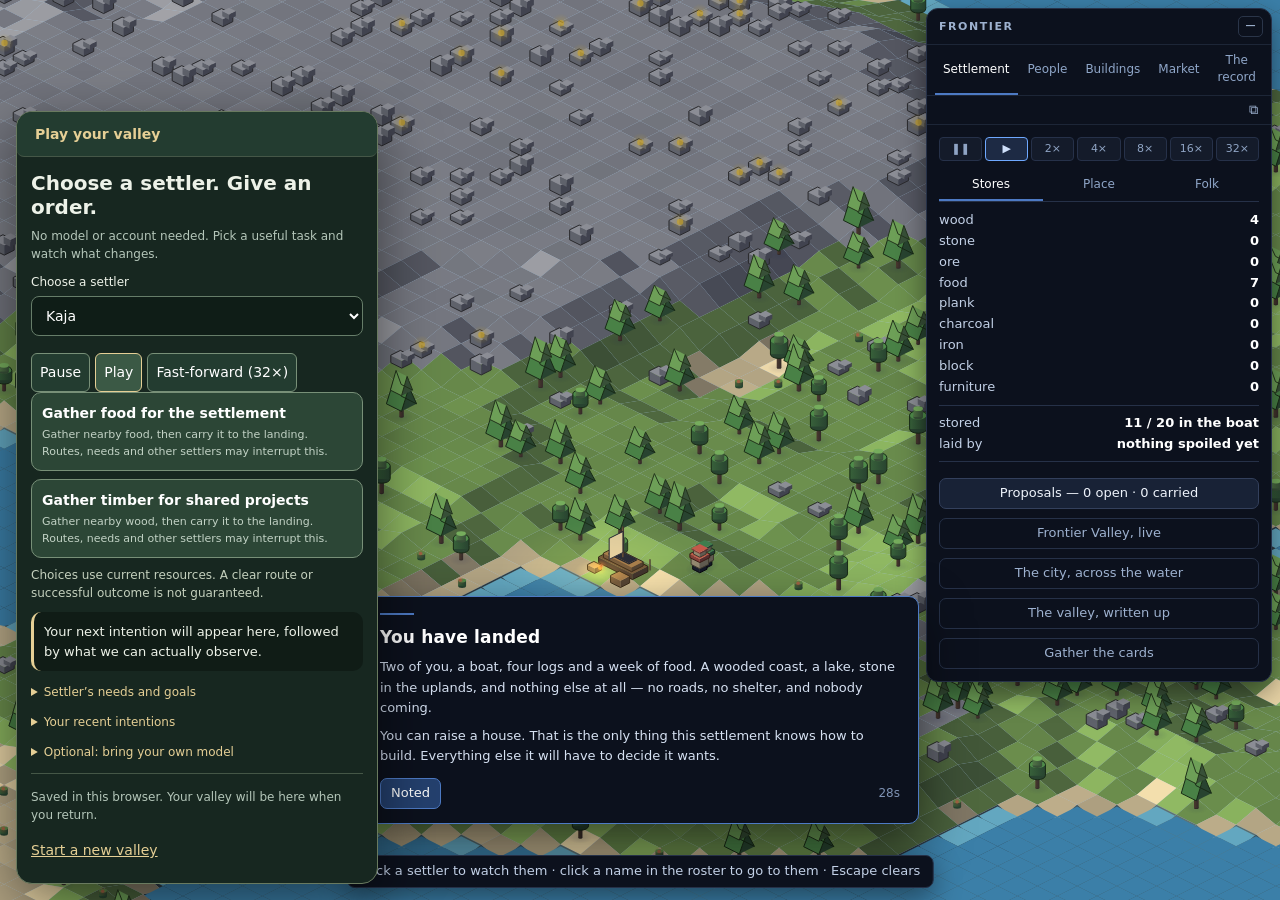
==== commit 70fa3c0b: "Frontier valley: tonight's four cuts, aired 2026-11-27T04:00:00Z" ====
--- a/index.html
+++ b/index.html
@@ -429,7 +429,7 @@
   bundle imports its own chunks by relative specifier — `from "./sun-XXXX.js"` — so pinning the
   entry file name pins the whole engine.
 
-  `assets/valley-5gk_NgVe.js` is substituted by `enginePin()` in vite.config.ts with what rollup emitted;
+  `assets/valley-AK11AlMZ.js` is substituted by `enginePin()` in vite.config.ts with what rollup emitted;
   the tag below exists so vite can find the entry at all, and that same plugin strips it, or the
   page would run two engines in one tab.
 
@@ -442,7 +442,7 @@
 --> 
 <script>
-  const CURRENT = 'assets/valley-5gk_NgVe.js';
+  const CURRENT = 'assets/valley-AK11AlMZ.js';
   const root = document.documentElement;
 
   /** Put one engine on the page, and say on the page which one was asked for. */
